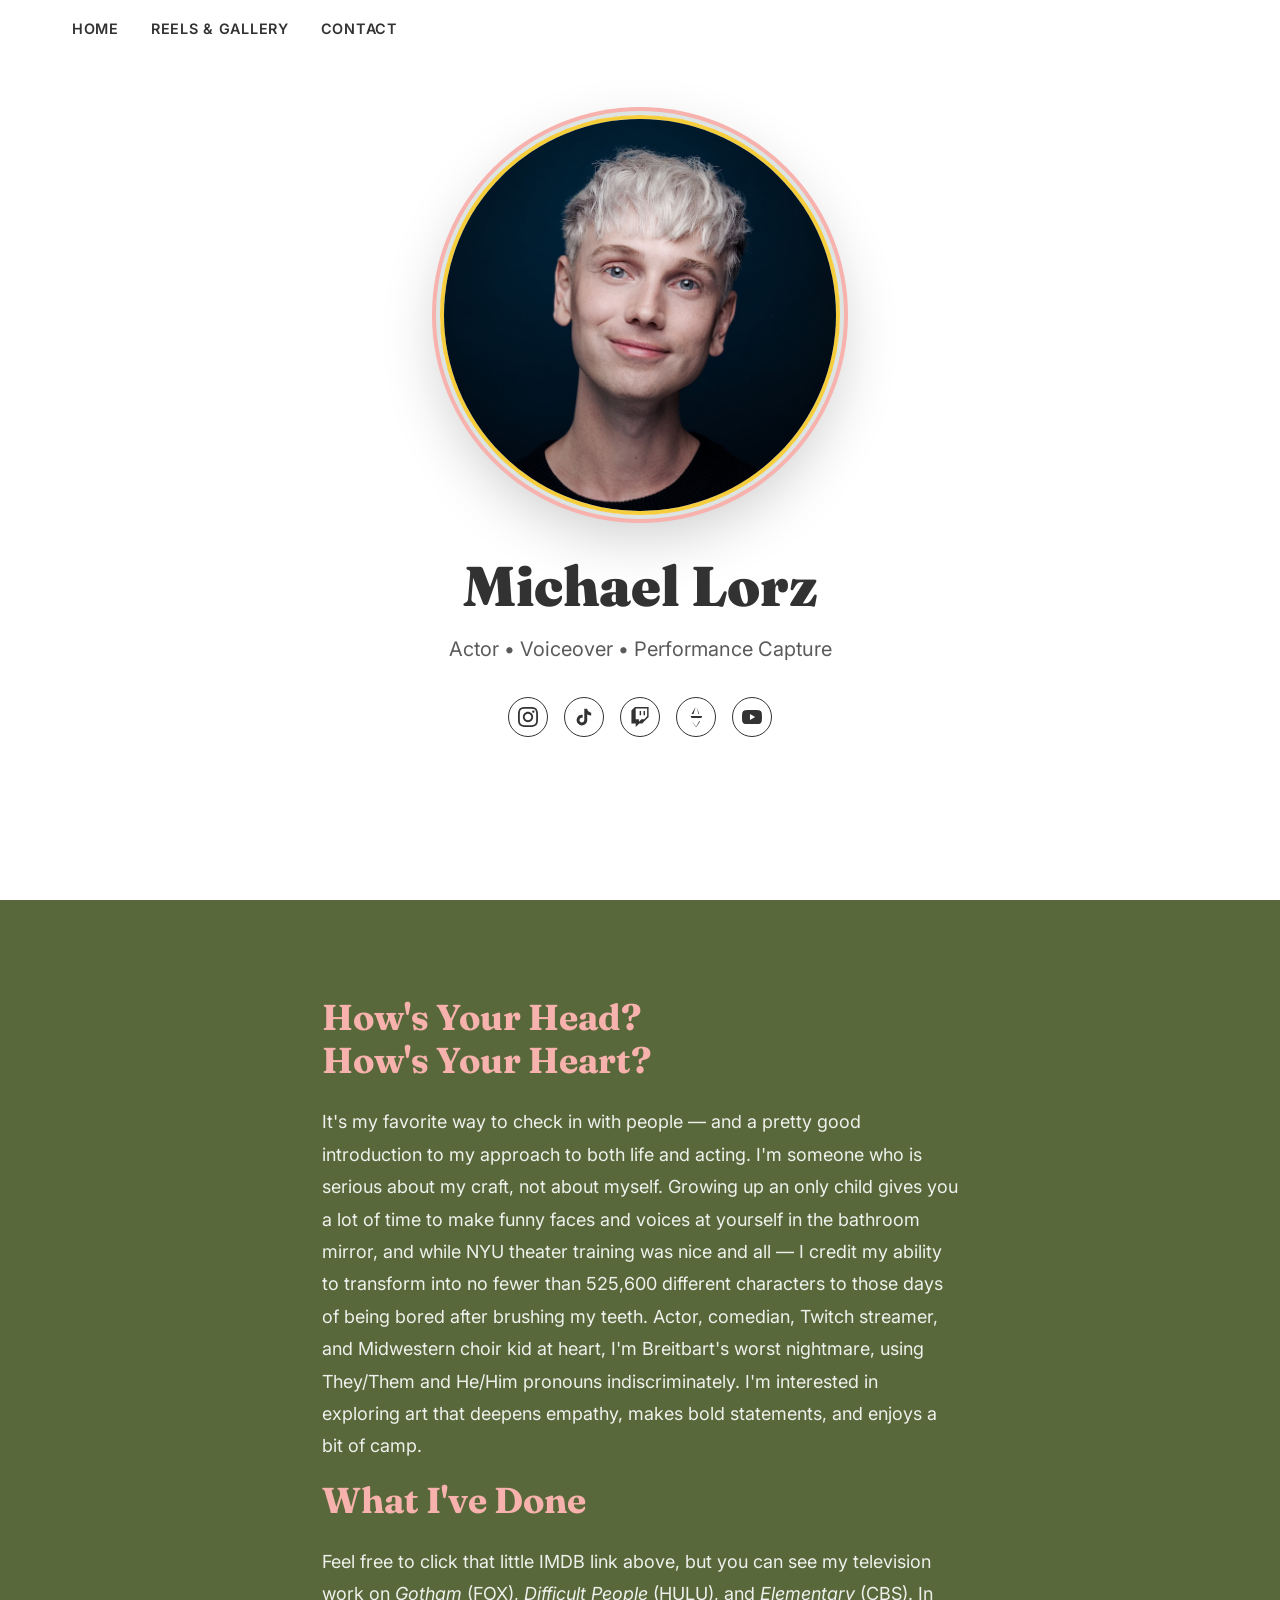
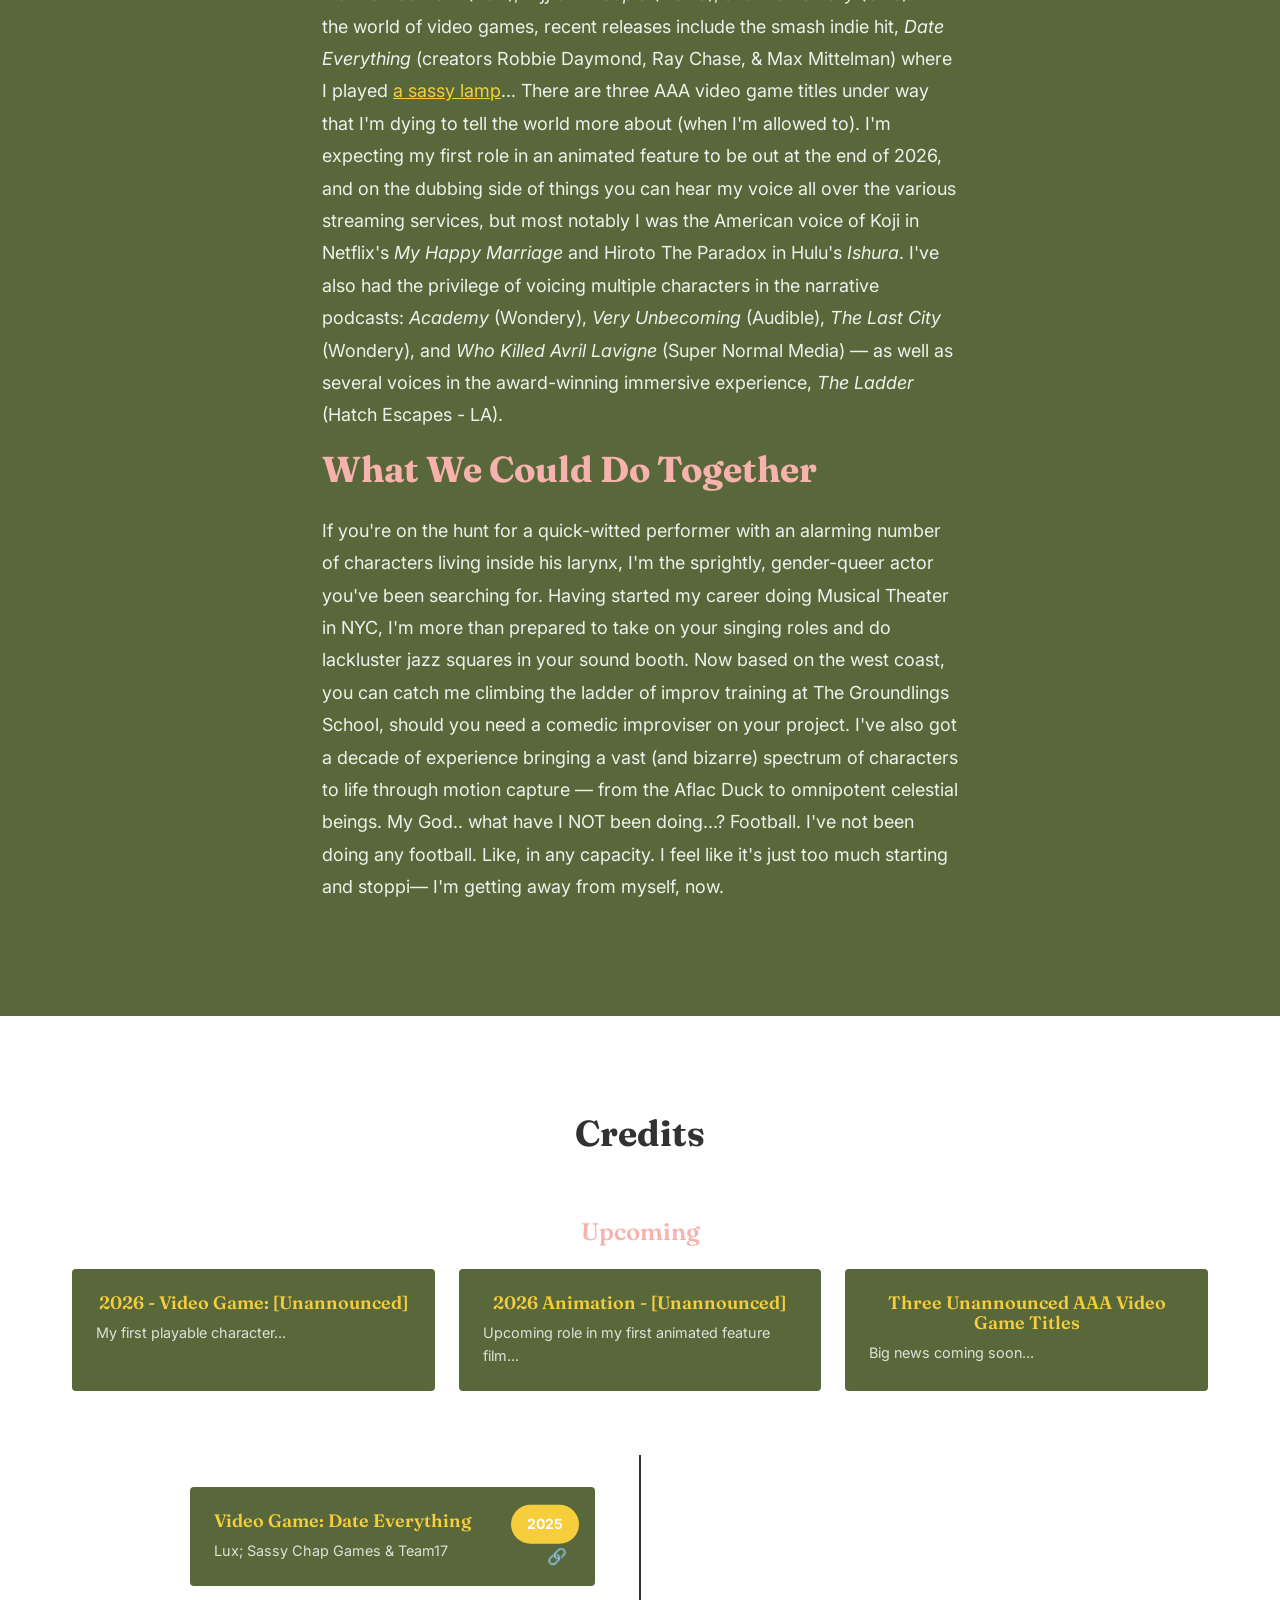
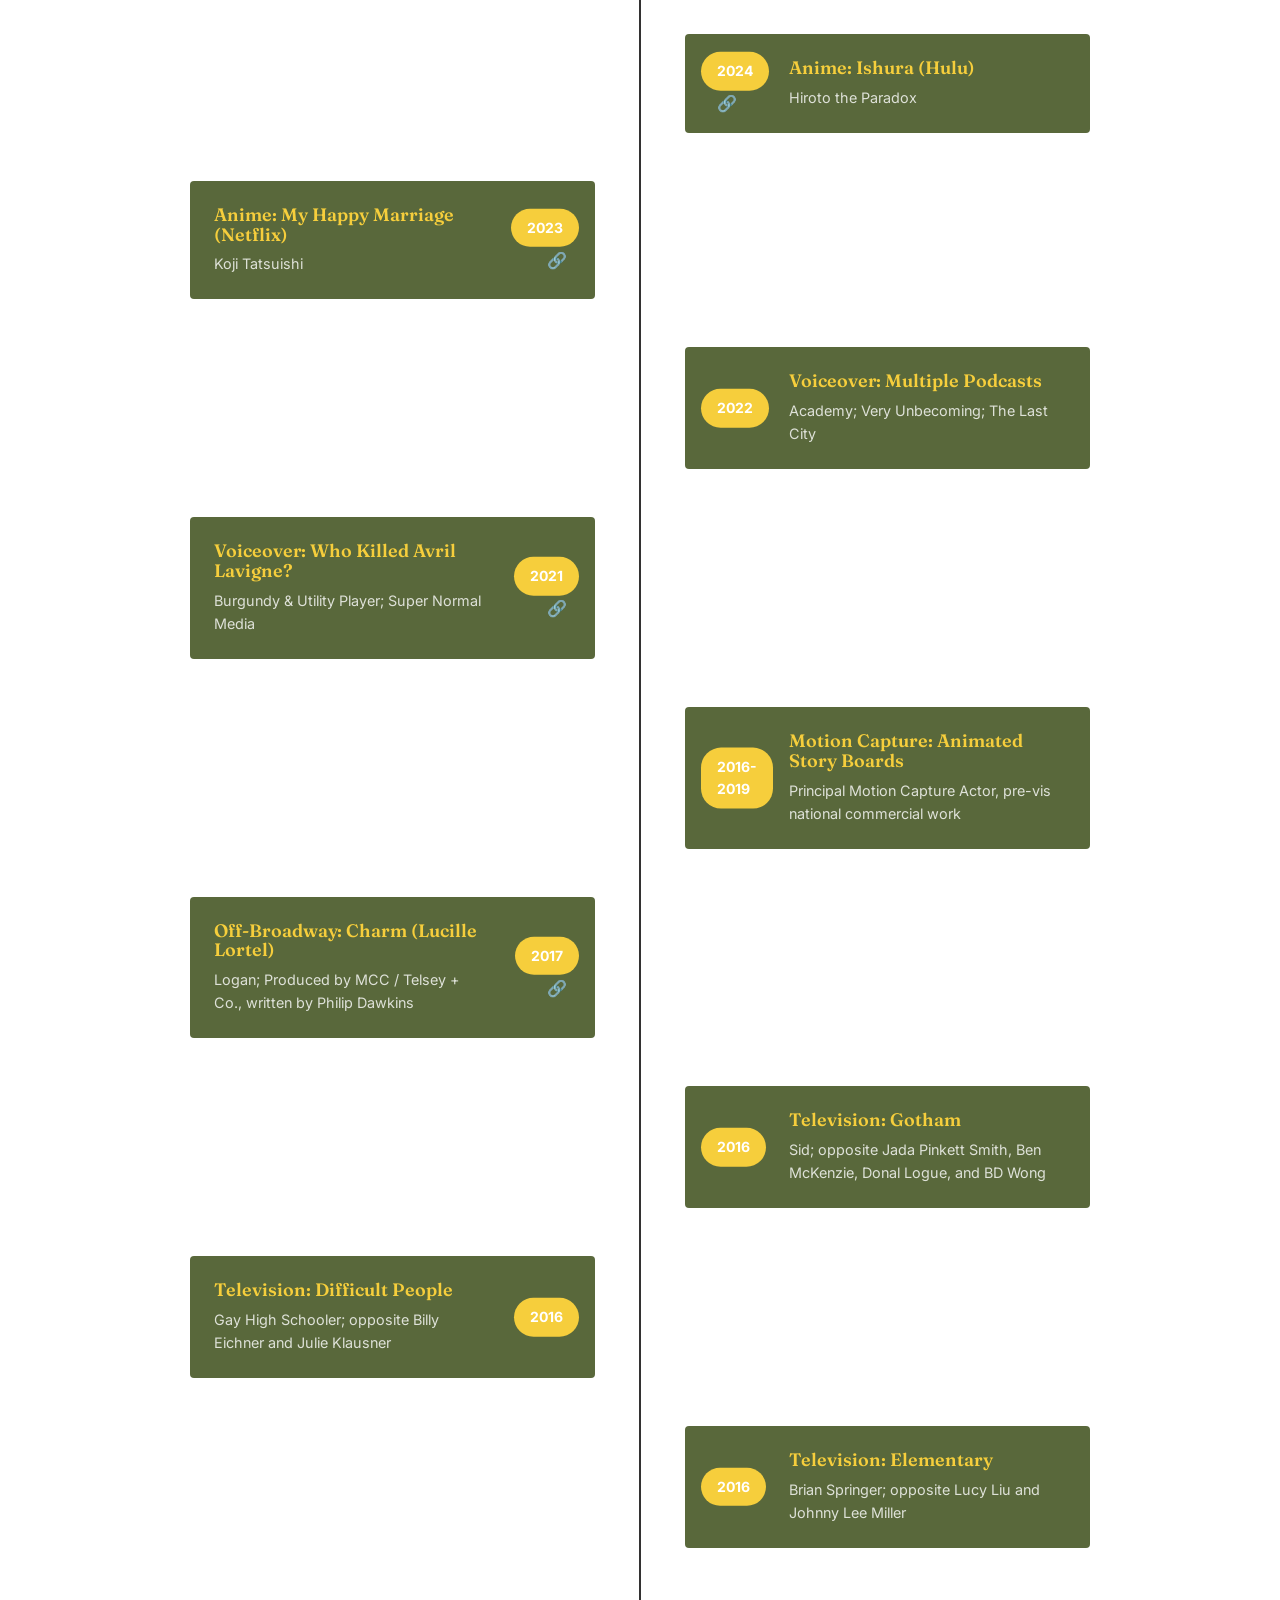
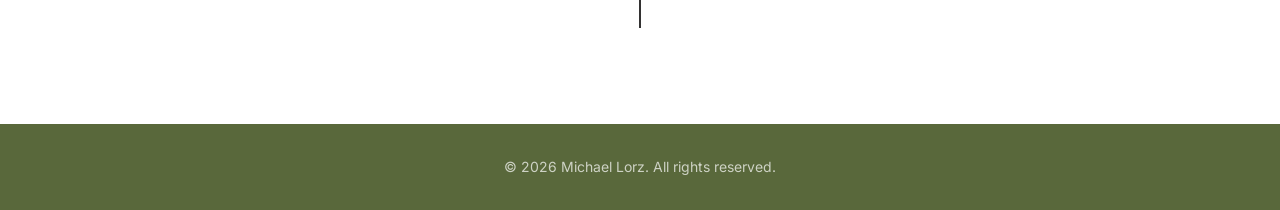
==== index.html @ 686feb01 "Initial commit Made-with: Cursor" ====
<!DOCTYPE html>
<html lang="en">
<head>
  <meta charset="UTF-8">
  <meta name="viewport" content="width=device-width, initial-scale=1.0">
  <meta name="description" content="Michael Lorz - Voiceover Actor, Performance Capture, Video Games & Anime">
  <title>Michael Lorz | Voiceover Actor</title>
  
  <!-- Fonts -->
  <link rel="preconnect" href="https://fonts.googleapis.com">
  <link rel="preconnect" href="https://fonts.gstatic.com" crossorigin>
  <link href="https://fonts.googleapis.com/css2?family=Fraunces:opsz,wght@9..144,400;9..144,600;9..144,700;9..144,900&family=Inter:wght@400;600&display=swap" rel="stylesheet">
  
  <!-- Styles -->
  <link rel="stylesheet" href="styles.css">
</head>
<body>
  <!-- Navigation -->
  <nav>
    <div class="container">
      <ul class="nav-links">
        <li><a href="index.html">Home</a></li>
        <li><a href="reels-gallery.html">Reels & Gallery</a></li>
        <li><a href="contact.html">Contact</a></li>
      </ul>
    </div>
  </nav>

  <!-- Hero Section -->
  <section class="hero">
    <div class="hero-content">
      <img src="images/headshot.jpg" alt="Michael Lorz" class="hero-image">
      <h1>Michael Lorz</h1>
      <p class="hero-tagline">Actor • Voiceover • Performance Capture</p>
      
      <div class="social-icons">
        <a href="https://www.instagram.com/michaellorz13/?hl=en" target="_blank" rel="noopener noreferrer" aria-label="Instagram">
          <svg width="20" height="20" fill="currentColor" viewBox="0 0 24 24"><path d="M12 2.163c3.204 0 3.584.012 4.85.07 3.252.148 4.771 1.691 4.919 4.919.058 1.265.069 1.645.069 4.849 0 3.205-.012 3.584-.069 4.849-.149 3.225-1.664 4.771-4.919 4.919-1.266.058-1.644.07-4.85.07-3.204 0-3.584-.012-4.849-.07-3.26-.149-4.771-1.699-4.919-4.92-.058-1.265-.07-1.644-.07-4.849 0-3.204.013-3.583.07-4.849.149-3.227 1.664-4.771 4.919-4.919 1.266-.057 1.645-.069 4.849-.069zm0-2.163c-3.259 0-3.667.014-4.947.072-4.358.2-6.78 2.618-6.98 6.98-.059 1.281-.073 1.689-.073 4.948 0 3.259.014 3.668.072 4.948.2 4.358 2.618 6.78 6.98 6.98 1.281.058 1.689.072 4.948.072 3.259 0 3.668-.014 4.948-.072 4.354-.2 6.782-2.618 6.979-6.98.059-1.28.073-1.689.073-4.948 0-3.259-.014-3.667-.072-4.947-.196-4.354-2.617-6.78-6.979-6.98-1.281-.059-1.69-.073-4.949-.073zm0 5.838c-3.403 0-6.162 2.759-6.162 6.162s2.759 6.163 6.162 6.163 6.162-2.759 6.162-6.163c0-3.403-2.759-6.162-6.162-6.162zm0 10.162c-2.209 0-4-1.79-4-4 0-2.209 1.791-4 4-4s4 1.791 4 4c0 2.21-1.791 4-4 4zm6.406-11.845c-.796 0-1.441.645-1.441 1.44s.645 1.44 1.441 1.44c.795 0 1.439-.645 1.439-1.44s-.644-1.44-1.439-1.44z"/></svg>
        </a>
        <a href="https://www.tiktok.com/@michaellorz" target="_blank" rel="noopener noreferrer" aria-label="TikTok">
          <svg width="20" height="20" fill="currentColor" viewBox="0 0 24 24"><path d="M19.59 6.69a4.83 4.83 0 0 1-3.77-4.25V2h-3.45v13.67a2.89 2.89 0 0 1-5.2 1.74 2.89 2.89 0 0 1 2.31-4.64 2.93 2.93 0 0 1 .88.13V9.4a6.84 6.84 0 0 0-1-.05A6.33 6.33 0 0 0 5 20.1a6.34 6.34 0 0 0 10.86-4.43v-7a8.16 8.16 0 0 0 4.77 1.52v-3.4a4.85 4.85 0 0 1-1-.1z"/></svg>
        </a>
        <a href="https://www.twitch.tv/michaellorz" target="_blank" rel="noopener noreferrer" aria-label="Twitch">
          <svg width="20" height="20" fill="currentColor" viewBox="0 0 24 24"><path d="M11.571 4.714h1.715v5.143H11.57zm4.715 0H18v5.143h-1.714zM6 0L1.714 4.286v15.428h5.143V24l4.286-4.286h3.428L22.286 12V0zm14.571 11.143l-3.428 3.428h-3.429l-3 3v-3H6.857V1.714h13.714Z"/></svg>
        </a>
        <a href="https://www.imdb.com/name/nm7118039/" target="_blank" rel="noopener noreferrer" aria-label="IMDb">
          <svg width="20" height="20" fill="currentColor" viewBox="0 0 24 24"><path d="M17.343 13.152H6.657l-1.152-2.304h13.99l-1.152 2.304zm-2.304-4.608L12.513 0h-1.026L8.961 8.544H6.657L11.487 0h1.026l3.464 8.544zm-8.382 9.216h1.152L12 24l3.791-6.848h1.152L12.513 24h-1.026l-3.886-6.232z"/></svg>
        </a>
        <a href="https://www.youtube.com/@michaellorz13" target="_blank" rel="noopener noreferrer" aria-label="YouTube">
          <svg width="20" height="20" fill="currentColor" viewBox="0 0 24 24"><path d="M23.498 6.186a3.016 3.016 0 0 0-2.122-2.136C19.505 3.545 12 3.545 12 3.545s-7.505 0-9.377.505A3.017 3.017 0 0 0 .502 6.186C0 8.07 0 12 0 12s0 3.93.502 5.814a3.016 3.016 0 0 0 2.122 2.136c1.871.505 9.376.505 9.376.505s7.505 0 9.377-.505a3.015 3.015 0 0 0 2.122-2.136C24 15.93 24 12 24 12s0-3.93-.502-5.814zM9.545 15.568V8.432L15.818 12l-6.273 3.568z"/></svg>
        </a>
      </div>
    </div>
  </section>

  <!-- Bio Section -->
  <section class="bio">
    <div class="container">
      <h2>How's Your Head?<br>How's Your Heart?</h2>
      <p>
        It's my favorite way to check in with people — and a pretty good introduction to my approach to both life and acting. I'm someone who is serious about my craft, not about myself. Growing up an only child gives you a lot of time to make funny faces and voices at yourself in the bathroom mirror, and while NYU theater training was nice and all — I credit my ability to transform into no fewer than 525,600 different characters to those days of being bored after brushing my teeth. Actor, comedian, Twitch streamer, and Midwestern choir kid at heart, I'm Breitbart's worst nightmare, using They/Them and He/Him pronouns indiscriminately. I'm interested in exploring art that deepens empathy, makes bold statements, and enjoys a bit of camp.
      </p>
      <h2>What I've Done</h2>
      <p>
        Feel free to click that little IMDB link above, but you can see my television work on <em>Gotham</em> (FOX), <em>Difficult People</em> (HULU), and <em>Elementary</em> (CBS). In the world of video games, recent releases include the smash indie hit, <em>Date Everything</em> (creators Robbie Daymond, Ray Chase, & Max Mittelman) where I played <a href="https://youtu.be/KWj13E_CvQs?si=aGrjmVImOJDqW7kC&t=86" target="_blank" rel="noopener noreferrer" class="bio-link">a sassy lamp</a>... There are three AAA video game titles under way that I'm dying to tell the world more about (when I'm allowed to). I'm expecting my first role in an animated feature to be out at the end of 2026, and on the dubbing side of things you can hear my voice all over the various streaming services, but most notably I was the American voice of Koji in Netflix's <em>My Happy Marriage</em> and Hiroto The Paradox in Hulu's <em>Ishura</em>. I've also had the privilege of voicing multiple characters in the narrative podcasts: <em>Academy</em> (Wondery), <em>Very Unbecoming</em> (Audible), <em>The Last City</em> (Wondery), and <em>Who Killed Avril Lavigne</em> (Super Normal Media) — as well as several voices in the award-winning immersive experience, <em>The Ladder</em> (Hatch Escapes - LA).
      </p>
      <h2>What We Could Do Together</h2>
      <p>
        If you're on the hunt for a quick-witted performer with an alarming number of characters living inside his larynx, I'm the sprightly, gender-queer actor you've been searching for. Having started my career doing Musical Theater in NYC, I'm more than prepared to take on your singing roles and do lackluster jazz squares in your sound booth. Now based on the west coast, you can catch me climbing the ladder of improv training at The Groundlings School, should you need a comedic improviser on your project.  I've also got a decade of experience bringing a vast (and bizarre) spectrum of characters to life through motion capture — from the Aflac Duck to omnipotent celestial beings.  My God.. what have I NOT been doing...? Football. I've not been doing any football. Like, in any capacity. I feel like it's just too much starting and stoppi— I'm getting away from myself, now.
      </p>
    </div>
  </section>

  <!-- Press + Credits Section -->
  <section class="press-credits">
    <div class="container">
      <div class="section-header">
        <h2>Credits</h2>
      </div>

      <!-- Upcoming -->
      <div class="upcoming-section">
        <h3>Upcoming</h3>
        <div class="credits-grid">
          <div class="credit-card">
            <h3>2026 - Video Game: [Unannounced]</h3>
            <p>My first playable character...</p>
          </div>
          <div class="credit-card">
            <h3>2026 Animation - [Unannounced]</h3>
            <p>Upcoming role in my first animated feature film...</p>
          </div>
          <div class="credit-card">
            <h3>Three Unannounced AAA Video Game Titles</h3>
            <p>Big news coming soon...</p>
          </div>
        </div>
      </div>

      <!-- Timeline -->
      <div class="timeline">
        <div class="timeline-item">
          <a href="https://youtu.be/KWj13E_CvQs?si=cz2TzsgxP3kIRVtO&t=261" target="_blank" rel="noopener noreferrer" class="timeline-link">
            <div class="timeline-content">
              <span class="timeline-year">2025</span>
              <span class="timeline-link-icon">🔗</span>
              <h3>Video Game: Date Everything</h3>
              <p>Lux; Sassy Chap Games & Team17</p>
            </div>
          </a>
        </div>
        
        <div class="timeline-item">
          <a href="https://www.imdb.com/title/tt26713948/?ref_=tt_ov_srs" target="_blank" rel="noopener noreferrer" class="timeline-link">
            <div class="timeline-content">
              <span class="timeline-year">2024</span>
              <span class="timeline-link-icon">🔗</span>
              <h3>Anime: Ishura (Hulu)</h3>
              <p>Hiroto the Paradox</p>
            </div>
          </a>
        </div>
        
        <div class="timeline-item">
          <a href="https://www.imdb.com/title/tt19869172/?ref_=ttfc_ov_bk" target="_blank" rel="noopener noreferrer" class="timeline-link">
            <div class="timeline-content">
              <span class="timeline-year">2023</span>
              <span class="timeline-link-icon">🔗</span>
              <h3>Anime: My Happy Marriage (Netflix)</h3>
              <p>Koji Tatsuishi</p>
            </div>
          </a>
        </div>
        
        <div class="timeline-item">
          <div class="timeline-content">
            <span class="timeline-year">2022</span>
            <h3>Voiceover: Multiple Podcasts</h3>
            <p>Academy; Very Unbecoming; The Last City</p>
          </div>
        </div>
        
        <div class="timeline-item">
          <a href="https://www.supernormal.fm/whokilledavrillavigne" target="_blank" rel="noopener noreferrer" class="timeline-link">
            <div class="timeline-content">
              <span class="timeline-year">2021</span>
              <span class="timeline-link-icon">🔗</span>
              <h3>Voiceover: Who Killed Avril Lavigne?</h3>
              <p>Burgundy & Utility Player; Super Normal Media</p>
            </div>
          </a>
        </div>
        
        <div class="timeline-item">
          <div class="timeline-content">
            <span class="timeline-year">2016-<br>2019</span>
            <h3>Motion Capture: Animated Story Boards</h3>
            <p>Principal Motion Capture Actor, pre-vis national commercial work</p>
          </div>
        </div>
        
        <div class="timeline-item">
          <a href="https://www.buzzfeednews.com/article/louispeitzman/how-one-play-is-amplifying-trans-voices-in-theater" target="_blank" rel="noopener noreferrer" class="timeline-link">
            <div class="timeline-content">
              <span class="timeline-year">2017</span>
              <span class="timeline-link-icon">🔗</span>
              <h3>Off-Broadway: Charm (Lucille Lortel)</h3>
              <p>Logan; Produced by MCC / Telsey + Co., written by Philip Dawkins</p>
            </div>
          </a>
        </div>
        
        <div class="timeline-item">
          <div class="timeline-content">
            <span class="timeline-year">2016</span>
            <h3>Television: Gotham</h3>
            <p>Sid; opposite Jada Pinkett Smith, Ben McKenzie, Donal Logue, and BD Wong</p>
          </div>
        </div>
        
        <div class="timeline-item">
          <div class="timeline-content">
            <span class="timeline-year">2016</span>
            <h3>Television: Difficult People</h3>
            <p>Gay High Schooler; opposite Billy Eichner and Julie Klausner</p>
          </div>
        </div>
        
        <div class="timeline-item">
          <div class="timeline-content">
            <span class="timeline-year">2016</span>
            <h3>Television: Elementary</h3>
            <p>Brian Springer; opposite Lucy Liu and Johnny Lee Miller</p>
          </div>
        </div>
      </div>
    </div>
  </section>

  <!-- Footer -->
  <footer>
    <div class="container">
      <p>&copy; 2026 Michael Lorz. All rights reserved.</p>
    </div>
  </footer>

  <script src="script.js"></script>
</body>
</html>
---- styles.css ----
/* ============================================
   DESIGN TOKENS & BASE STYLES
   ============================================ */

:root {
  /* Color Palette */
  --bg-light: #ffffff;
  --bg-dark: #59683b;
  --surface: #59683b;
  --text: #333232;
  --muted: #333232;
  --accent-cyan: #f6ce3c;
  --accent-gold: #f6ce3c;
  --accent-green: #59683b;
  --accent-pink: #f7b2ad;
  --alabaster-grey: #dce5e3;
  
  /* Spacing Scale (4px baseline) */
  --space-0: 0;
  --space-1: 4px;
  --space-2: 8px;
  --space-4: 16px;
  --space-6: 24px;
  --space-8: 32px;
  --space-12: 48px;
  --space-16: 64px;
  --space-24: 96px;
  
  /* Typography */
  --font-heading: 'Fraunces', serif;
  --font-body: 'Inter', system-ui, -apple-system, 'Segoe UI', Roboto, sans-serif;
  
  /* Container */
  --container-max: 1200px;
  
  /* Transitions */
  --transition-fast: 200ms ease;
  --transition-base: 300ms ease;
  --transition-slow: 600ms ease;
}

/* ============================================
   RESET & BASE
   ============================================ */

* {
  margin: 0;
  padding: 0;
  box-sizing: border-box;
}

html {
  font-size: 16px;
  scroll-behavior: smooth;
}

body {
  font-family: var(--font-body);
  font-size: 1rem;
  line-height: 1.6;
  color: var(--text);
  background-color: var(--bg-light);
  transition: background-color var(--transition-base), color var(--transition-base);
}

/* Respect reduced motion */
@media (prefers-reduced-motion: reduce) {
  *,
  *::before,
  *::after {
    animation-duration: 0.01ms !important;
    animation-iteration-count: 1 !important;
    transition-duration: 0.01ms !important;
    scroll-behavior: auto !important;
  }
}

/* ============================================
   TYPOGRAPHY
   ============================================ */

h1, h2, h3, h4, h5, h6 {
  font-family: var(--font-heading);
  font-weight: 900;
  line-height: 1.1;
  color: var(--text);
  margin-bottom: var(--space-4);
}

h1 {
  font-size: clamp(2.5rem, 5vw, 3.5rem);
  line-height: 1.1;
}

h2 {
  font-size: clamp(1.75rem, 4vw, 2.25rem);
  font-weight: 700;
  line-height: 1.2;
}

h3 {
  font-size: clamp(1.25rem, 3vw, 1.5rem);
  font-weight: 600;
}

p {
  margin-bottom: var(--space-4);
}

a {
  color: var(--text);
  text-decoration: none;
  transition: color var(--transition-fast);
}

a:hover {
  color: var(--accent-cyan);
}

/* ============================================
   LAYOUT & CONTAINER
   ============================================ */

.container {
  max-width: var(--container-max);
  margin: 0 auto;
  padding: 0 var(--space-4);
}

@media (min-width: 768px) {
  .container {
    padding: 0 var(--space-8);
  }
}

section {
  padding: var(--space-24) 0;
}

@media (max-width: 768px) {
  section {
    padding: var(--space-16) 0;
  }
}

/* ============================================
   NAVIGATION
   ============================================ */

nav {
  position: fixed;
  top: 0;
  left: 0;
  right: 0;
  background-color: rgba(255, 255, 255, 0.95);
  backdrop-filter: blur(10px);
  z-index: 1000;
  padding: var(--space-4) 0;
  transition: background-color var(--transition-base);
}

nav .container {
  display: flex;
  justify-content: space-between;
  align-items: center;
}

.nav-links {
  display: flex;
  gap: var(--space-8);
  list-style: none;
}

@media (max-width: 768px) {
  nav .container {
    flex-wrap: wrap;
    gap: var(--space-4);
  }
  
  .nav-links {
    gap: var(--space-4);
    flex-wrap: wrap;
  }
  
  .nav-links a {
    font-size: 0.8rem;
  }
}

.nav-links a {
  font-weight: 600;
  font-size: 0.9rem;
  text-transform: uppercase;
  letter-spacing: 0.05em;
}

/* ============================================
   HERO SECTION
   ============================================ */

.hero {
  min-height: 100vh;
  display: flex;
  align-items: center;
  justify-content: center;
  text-align: center;
  padding-top: 80px;
  position: relative;
  overflow: hidden;
}

.hero-content {
  position: relative;
  z-index: 2;
  max-width: 800px;
}

.hero-image {
  width: 300px;
  height: 300px;
  border-radius: 50%;
  object-fit: cover;
  margin: 0 auto var(--space-8);
  border: 4px solid var(--accent-cyan);
  box-shadow: 
    0 0 0 4px var(--alabaster-grey),
    0 0 0 8px var(--accent-pink),
    0 20px 60px rgba(0, 0, 0, 0.2);
  transition: transform var(--transition-slow);
}

@media (min-width: 768px) {
  .hero-image {
    width: 400px;
    height: 400px;
  }
}

.hero h1 {
  margin-bottom: var(--space-4);
}

.hero-tagline {
  font-size: clamp(1rem, 2vw, 1.25rem);
  color: var(--text);
  opacity: 0.8;
  margin-bottom: var(--space-8);
  font-weight: 400;
}

.social-icons {
  display: flex;
  justify-content: center;
  gap: var(--space-4);
  margin-bottom: var(--space-8);
  flex-wrap: wrap;
}

.social-icons a {
  width: 40px;
  height: 40px;
  display: flex;
  align-items: center;
  justify-content: center;
  border: 1px solid var(--text);
  border-radius: 50%;
  transition: all var(--transition-fast);
  color: var(--text);
}

.social-icons a:hover {
  background-color: var(--accent-cyan);
  border-color: var(--accent-cyan);
  color: #ffffff;
  transform: translateY(-2px);
}

.cta-button {
  display: inline-block;
  padding: var(--space-4) var(--space-8);
  background-color: var(--text);
  color: var(--bg-light);
  font-weight: 600;
  text-transform: uppercase;
  letter-spacing: 0.1em;
  border: 2px solid var(--text);
  transition: all var(--transition-fast);
  cursor: pointer;
}

.cta-button:hover {
  background-color: transparent;
  color: var(--text);
  transform: translateY(-2px);
}

/* ============================================
   BIO SECTION
   ============================================ */

.bio {
  background-color: var(--surface);
  color: var(--bg-light);
}

.bio .container {
  max-width: 700px;
}

.bio h2 {
  color: var(--accent-pink);
  margin-bottom: var(--space-6);
}

.bio p {
  font-size: 1.125rem;
  line-height: 1.8;
  color: rgba(255, 255, 255, 0.9);
}

.bio-link {
  color: var(--accent-cyan);
  text-decoration: underline;
  transition: opacity var(--transition-fast);
}

.bio-link:hover {
  opacity: 0.8;
}

/* ============================================
   PRESS + CREDITS
   ============================================ */

.press-credits {
  padding: var(--space-24) 0;
}

.section-header {
  text-align: center;
  margin-bottom: var(--space-16);
}

.pull-quotes {
  display: grid;
  grid-template-columns: repeat(auto-fit, minmax(280px, 1fr));
  gap: var(--space-6);
  margin-bottom: var(--space-16);
}

.quote-card {
  padding: var(--space-6);
  border-left: 3px solid var(--accent-cyan);
  background-color: var(--surface);
  color: var(--bg-light);
}

.quote-card blockquote {
  font-style: italic;
  font-size: 1.125rem;
  margin-bottom: var(--space-4);
  color: rgba(255, 255, 255, 0.95);
}

.quote-card cite {
  font-size: 0.875rem;
  color: rgba(255, 255, 255, 0.7);
  font-style: normal;
}

.upcoming-section {
  margin-bottom: var(--space-16);
}

.upcoming-section h3 {
  color: var(--accent-pink);
  margin-bottom: var(--space-6);
  font-size: 1.5rem;
  text-align: center;
}

.credits-grid {
  display: grid;
  grid-template-columns: repeat(auto-fit, minmax(250px, 1fr));
  gap: var(--space-6);
  margin-bottom: var(--space-16);
}

.credit-card {
  background-color: var(--surface);
  padding: var(--space-6);
  border-radius: 4px;
  transition: transform var(--transition-fast);
}

.credit-card:hover {
  transform: translateY(-4px);
}

.credit-card h3 {
  color: var(--accent-cyan);
  margin-bottom: var(--space-2);
  font-size: 1.125rem;
}

.credit-card p {
  color: rgba(255, 255, 255, 0.8);
  font-size: 0.9rem;
  margin: 0;
}

/* Timeline */
.timeline {
  position: relative;
  max-width: 900px;
  margin: 0 auto;
  padding: var(--space-8) 0;
}

.timeline::before {
  content: '';
  position: absolute;
  left: 50%;
  top: 0;
  bottom: 0;
  width: 2px;
  background-color: var(--muted);
  transform: translateX(-50%);
}

@media (max-width: 768px) {
  .timeline::before {
    left: 20px;
  }
}

.timeline-item {
  position: relative;
  margin-bottom: var(--space-12);
  display: flex;
  align-items: center;
}

.timeline-item:nth-child(odd) {
  flex-direction: row;
}

.timeline-item:nth-child(odd) .timeline-year {
  right: var(--space-4);
  left: auto;
}

.timeline-item:nth-child(even) {
  flex-direction: row-reverse;
}

.timeline-item:nth-child(even) .timeline-year {
  left: var(--space-4);
  right: auto;
}

.timeline-year {
  position: absolute;
  top: 50%;
  transform: translateY(-50%);
  background-color: var(--accent-gold);
  color: #ffffff;
  padding: var(--space-2) var(--space-4);
  border-radius: 20px;
  font-weight: 700;
  font-size: 0.875rem;
  white-space: nowrap;
  z-index: 10;
}

.timeline-link .timeline-year {
  top: calc(50% - 12px);
  transform: translateY(-50%);
}

.timeline-item:nth-child(odd) .timeline-link .timeline-year {
  right: var(--space-4);
  left: auto;
}

.timeline-item:nth-child(even) .timeline-link .timeline-year {
  left: var(--space-4);
  right: auto;
}

.timeline-link-icon {
  position: absolute;
  top: calc(50% + 8px);
  font-size: 1rem;
  z-index: 10;
  display: block;
  width: 1rem;
  text-align: center;
}

.timeline-item:nth-child(odd) .timeline-link-icon {
  right: calc(var(--space-4) + 1.5rem);
  left: auto;
  transform: translateX(50%);
}

.timeline-item:nth-child(even) .timeline-link-icon {
  left: calc(var(--space-4) + 1.5rem);
  right: auto;
  transform: translateX(-50%);
}

@media (max-width: 768px) {
  .timeline-item,
  .timeline-item:nth-child(even) {
    flex-direction: row;
    align-items: flex-start;
    padding-left: 50px;
    margin-bottom: var(--space-8);
  }
  
  .timeline-year {
    position: absolute;
    right: var(--space-4);
    left: auto !important;
    top: 50%;
    transform: translateY(-50%);
    margin: 0;
  }
  
  .timeline-item:nth-child(odd) .timeline-year,
  .timeline-item:nth-child(even) .timeline-year {
    right: var(--space-4);
    left: auto !important;
    top: 50%;
    transform: translateY(-50%);
  }
  
  .timeline-link .timeline-year {
    right: var(--space-4);
    left: auto !important;
    top: 50%;
    transform: translateY(-50%);
  }
  
  .timeline-item:nth-child(odd) .timeline-link .timeline-year,
  .timeline-item:nth-child(even) .timeline-link .timeline-year {
    right: var(--space-4);
    left: auto !important;
    top: 50%;
    transform: translateY(-50%);
  }
  
  .timeline-link-icon {
    top: calc(50% + 8px);
    right: calc(var(--space-4) + 1.5rem);
    left: auto;
    transform: translateX(50%);
  }
  
  .timeline-item:nth-child(odd) .timeline-link-icon,
  .timeline-item:nth-child(even) .timeline-link-icon {
    top: calc(50% + 8px);
    right: calc(var(--space-4) + 1.5rem);
    left: auto;
    transform: translateX(50%);
  }
}

.timeline-link {
  display: block;
  text-decoration: none;
  color: inherit;
  width: 45%;
  transition: transform var(--transition-fast), opacity var(--transition-fast);
}

.timeline-link:hover .timeline-content {
  transform: translateY(-2px);
  opacity: 0.9;
  filter: brightness(1.1);
}

.timeline-link:active .timeline-content {
  transform: translateY(0);
}

.timeline-content {
  background-color: var(--surface);
  padding: var(--space-6);
  border-radius: 4px;
  width: 45%;
  position: relative;
  color: rgba(255, 255, 255, 0.9);
  transition: transform var(--transition-fast), opacity var(--transition-fast);
}

.timeline-link .timeline-content {
  width: 100%;
}

.timeline-item:nth-child(odd) .timeline-content,
.timeline-item:nth-child(odd) .timeline-link .timeline-content {
  padding-right: calc(var(--space-6) + 80px);
}

.timeline-item:nth-child(even) .timeline-content,
.timeline-item:nth-child(even) .timeline-link .timeline-content {
  padding-left: calc(var(--space-6) + 80px);
}

@media (max-width: 768px) {
  .timeline-content {
    width: 100%;
    padding: var(--space-6);
    padding-right: calc(var(--space-6) + 80px);
    margin-top: 0;
    position: relative;
  }
  
  .timeline-link {
    width: 100%;
  }
  
  .timeline-item:nth-child(odd) .timeline-content,
  .timeline-item:nth-child(even) .timeline-content,
  .timeline-item:nth-child(odd) .timeline-link .timeline-content,
  .timeline-item:nth-child(even) .timeline-link .timeline-content {
    padding-left: var(--space-6);
    padding-right: calc(var(--space-6) + 80px);
  }
}

.timeline-content h3 {
  color: var(--accent-cyan);
  margin-bottom: var(--space-2);
  font-size: 1.125rem;
}

.timeline-content p {
  color: rgba(255, 255, 255, 0.8);
  font-size: 0.9rem;
  margin: 0;
}

/* ============================================
   REELS + GALLERY PAGE
   ============================================ */

.reels-section {
  padding: var(--space-24) 0;
}

.video-reel {
  margin-bottom: var(--space-16);
}

.video-reel h2 {
  margin-bottom: var(--space-6);
}

.video-wrapper {
  position: relative;
  padding-bottom: 56.25%; /* 16:9 aspect ratio */
  height: 0;
  overflow: hidden;
  border-radius: 4px;
  background-color: var(--surface);
}

.video-wrapper iframe {
  position: absolute;
  top: 0;
  left: 0;
  width: 100%;
  height: 100%;
}

.reel-grid {
  display: grid;
  grid-template-columns: repeat(auto-fit, minmax(300px, 1fr));
  gap: var(--space-6);
  margin-bottom: var(--space-16);
}

.reel-item h3 {
  margin-bottom: var(--space-4);
}

/* Gallery */
.gallery-section {
  padding: var(--space-24) 0;
}

.gallery-embed {
  width: 100%;
  margin-top: var(--space-8);
}

.gallery-embed iframe {
  width: 100%;
  height: 800px;
  border: none;
  border-radius: 4px;
}

@media (max-width: 768px) {
  .gallery-embed iframe {
    height: 600px;
  }
}

.gallery-grid {
  display: grid;
  grid-template-columns: repeat(auto-fill, minmax(250px, 1fr));
  gap: var(--space-4);
}

.gallery-item {
  position: relative;
  overflow: hidden;
  border-radius: 4px;
  cursor: pointer;
  aspect-ratio: 1;
}

.gallery-item img {
  width: 100%;
  height: 100%;
  object-fit: cover;
  transition: transform var(--transition-base);
}

.gallery-item:hover img {
  transform: scale(1.05);
}

/* Lightbox */
.lightbox {
  display: none;
  position: fixed;
  top: 0;
  left: 0;
  right: 0;
  bottom: 0;
  background-color: rgba(0, 0, 0, 0.95);
  z-index: 2000;
  align-items: center;
  justify-content: center;
  padding: var(--space-8);
}

.lightbox.active {
  display: flex;
}

.lightbox-content {
  max-width: 90vw;
  max-height: 90vh;
  position: relative;
}

.lightbox-content img {
  max-width: 100%;
  max-height: 90vh;
  object-fit: contain;
}

.lightbox-close {
  position: absolute;
  top: var(--space-4);
  right: var(--space-4);
  background: none;
  border: none;
  color: white;
  font-size: 2rem;
  cursor: pointer;
  width: 40px;
  height: 40px;
  display: flex;
  align-items: center;
  justify-content: center;
  border-radius: 50%;
  transition: background-color var(--transition-fast);
}

.lightbox-close:hover {
  background-color: rgba(255, 255, 255, 0.2);
}

/* ============================================
   CONTACT PAGE
   ============================================ */

.contact-section {
  padding: var(--space-24) 0;
  min-height: 80vh;
}

.contact-content {
  max-width: 700px;
  margin: 0 auto;
}

.contact-info {
  background-color: var(--surface);
  padding: var(--space-8);
  border-radius: 4px;
  margin-bottom: var(--space-12);
  color: var(--bg-light);
  text-align: center;
}

.contact-info h2 {
  color: var(--accent-cyan);
  margin-bottom: var(--space-6);
  text-align: center;
}

.contact-info p {
  color: rgba(255, 255, 255, 0.9);
  margin-bottom: var(--space-4);
  text-align: center;
}

.contact-info .social-icons {
  margin-top: var(--space-6);
  margin-bottom: 0;
}

.contact-info .social-icons a {
  border-color: var(--accent-pink);
  color: var(--accent-pink);
}

.contact-info .social-icons a:hover {
  background-color: var(--accent-pink);
  border-color: var(--accent-pink);
  color: var(--surface);
}

.contact-form {
  background-color: var(--surface);
  padding: var(--space-8);
  border-radius: 4px;
}

.contact-form h2 {
  color: var(--accent-cyan);
  margin-bottom: var(--space-6);
}

.form-group {
  margin-bottom: var(--space-6);
}

.form-group label {
  display: block;
  margin-bottom: var(--space-2);
  color: var(--bg-light);
  font-weight: 600;
}

.form-group input,
.form-group textarea {
  width: 100%;
  padding: var(--space-4);
  border: 1px solid rgba(255, 255, 255, 0.3);
  border-radius: 4px;
  background-color: rgba(255, 255, 255, 0.1);
  color: #ffffff;
  font-family: var(--font-body);
  font-size: 1rem;
}

.form-group textarea {
  min-height: 150px;
  resize: vertical;
}

.form-group input::placeholder,
.form-group textarea::placeholder {
  color: rgba(255, 255, 255, 0.6);
}

.form-group input:focus,
.form-group textarea:focus {
  outline: none;
  border-color: var(--accent-cyan);
  background-color: rgba(255, 255, 255, 0.15);
}

.submit-button {
  padding: var(--space-4) var(--space-8);
  background-color: var(--accent-cyan);
  color: #ffffff;
  border: none;
  font-weight: 600;
  text-transform: uppercase;
  letter-spacing: 0.1em;
  cursor: pointer;
  border-radius: 4px;
  transition: all var(--transition-fast);
}

.submit-button:hover {
  background-color: var(--accent-gold);
  transform: translateY(-2px);
}

/* ============================================
   FOOTER
   ============================================ */

footer {
  background-color: var(--surface);
  color: var(--bg-light);
  padding: var(--space-8) 0;
  text-align: center;
}

footer p {
  color: rgba(255, 255, 255, 0.7);
  font-size: 0.875rem;
  margin: 0;
}

/* ============================================
   UTILITIES
   ============================================ */

.text-center {
  text-align: center;
}

.mt-0 { margin-top: 0; }
.mb-0 { margin-bottom: 0; }
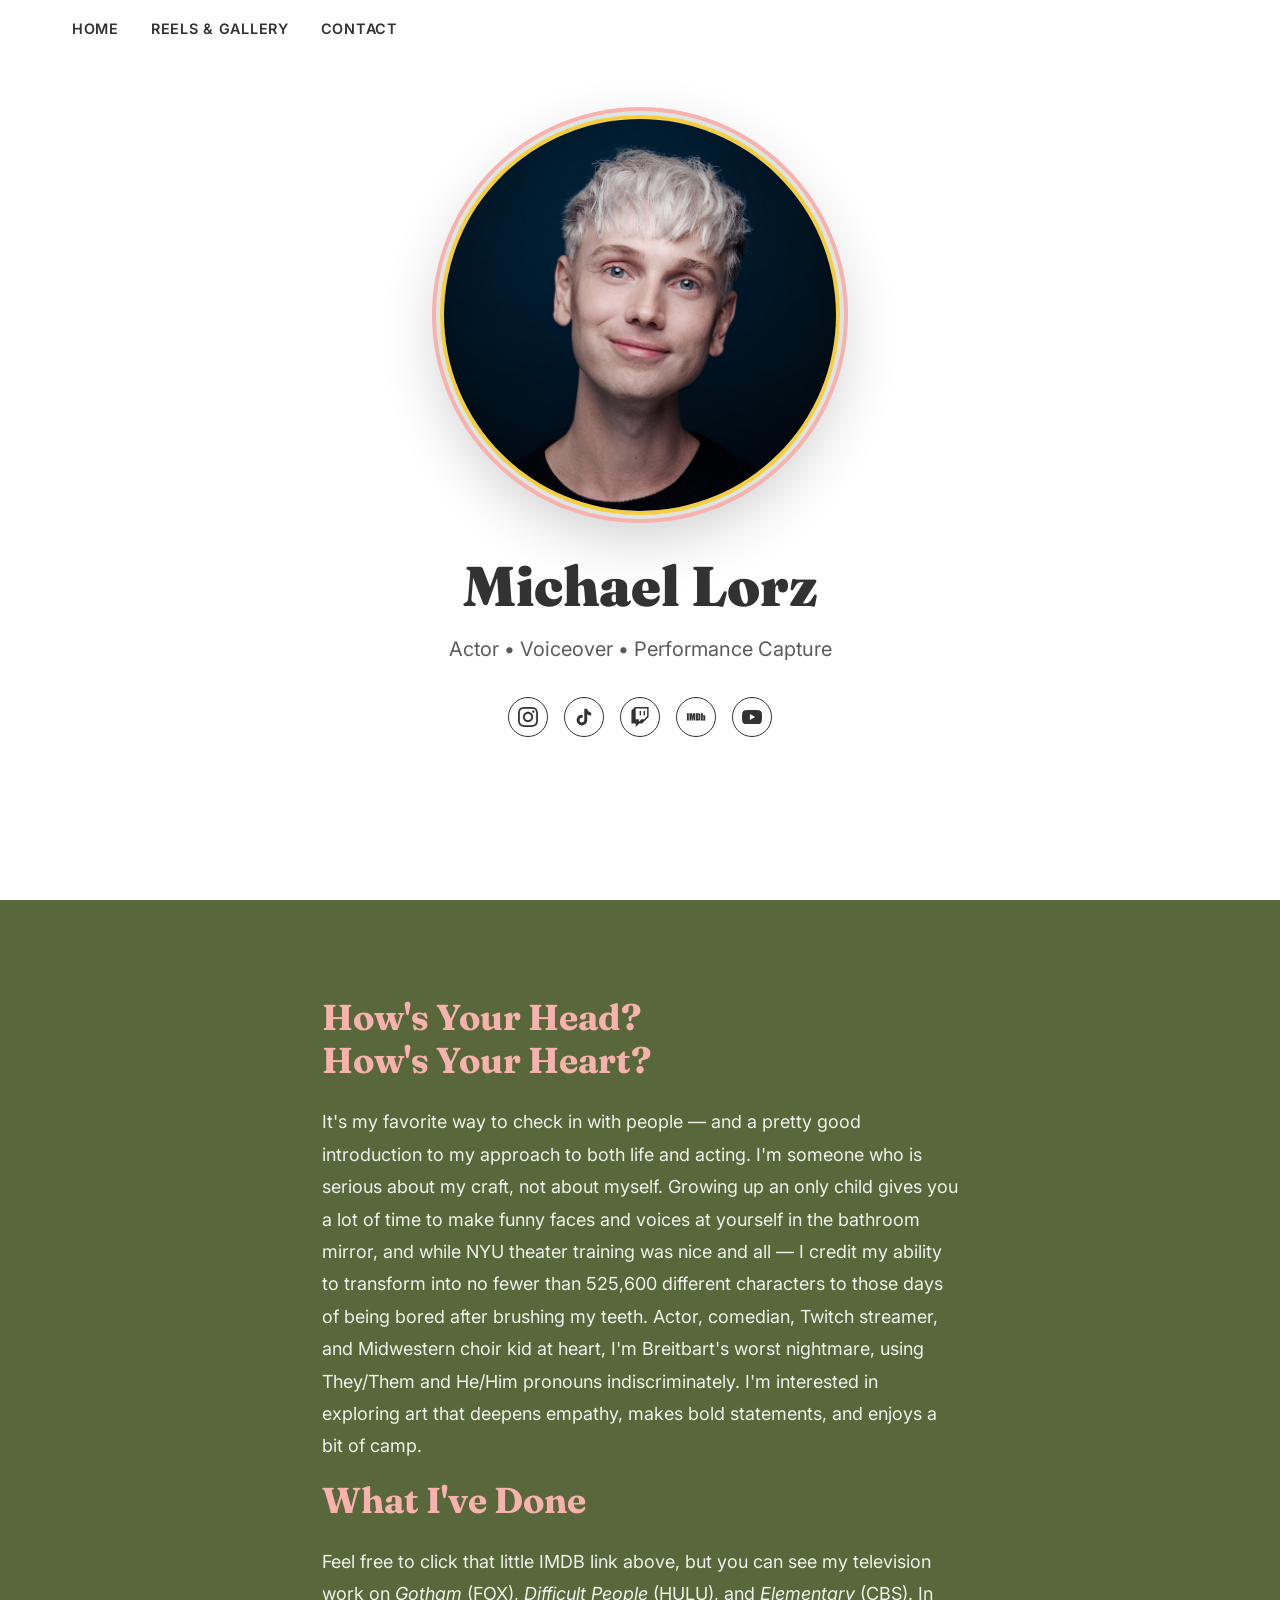
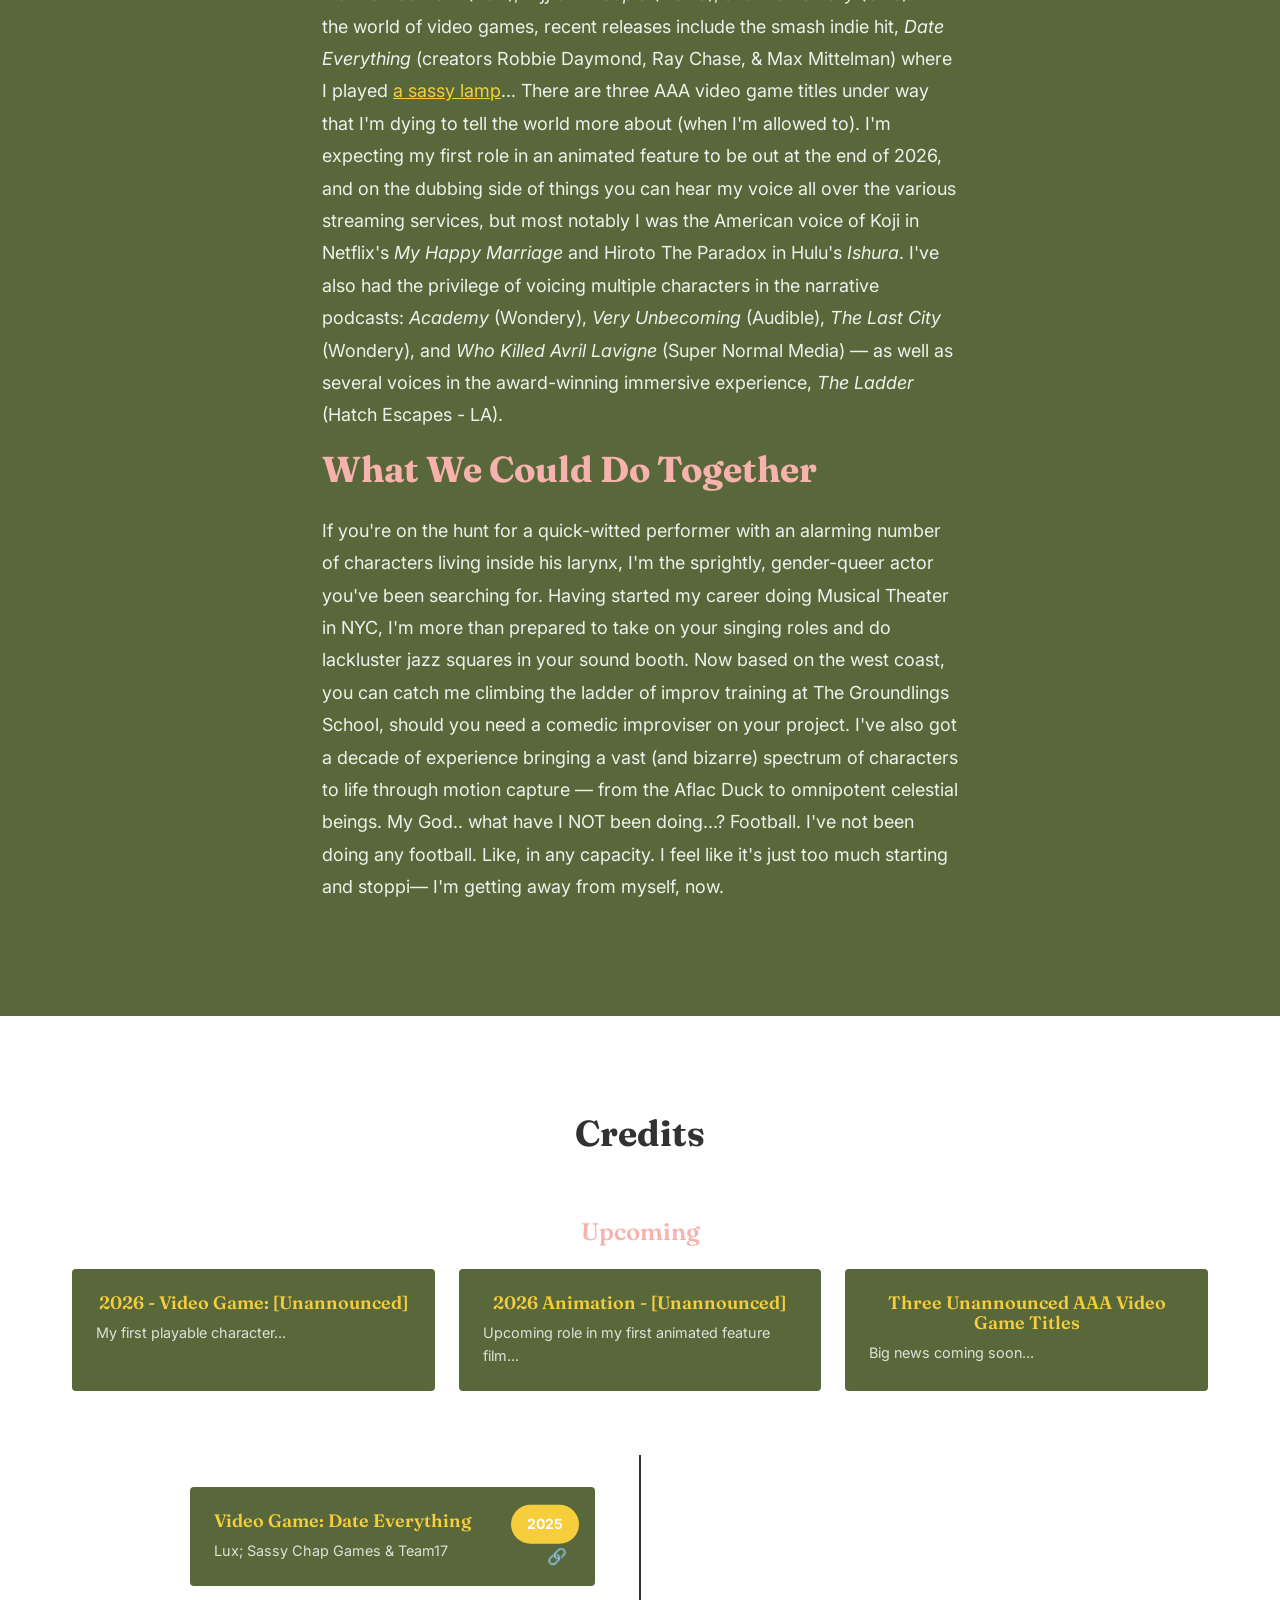
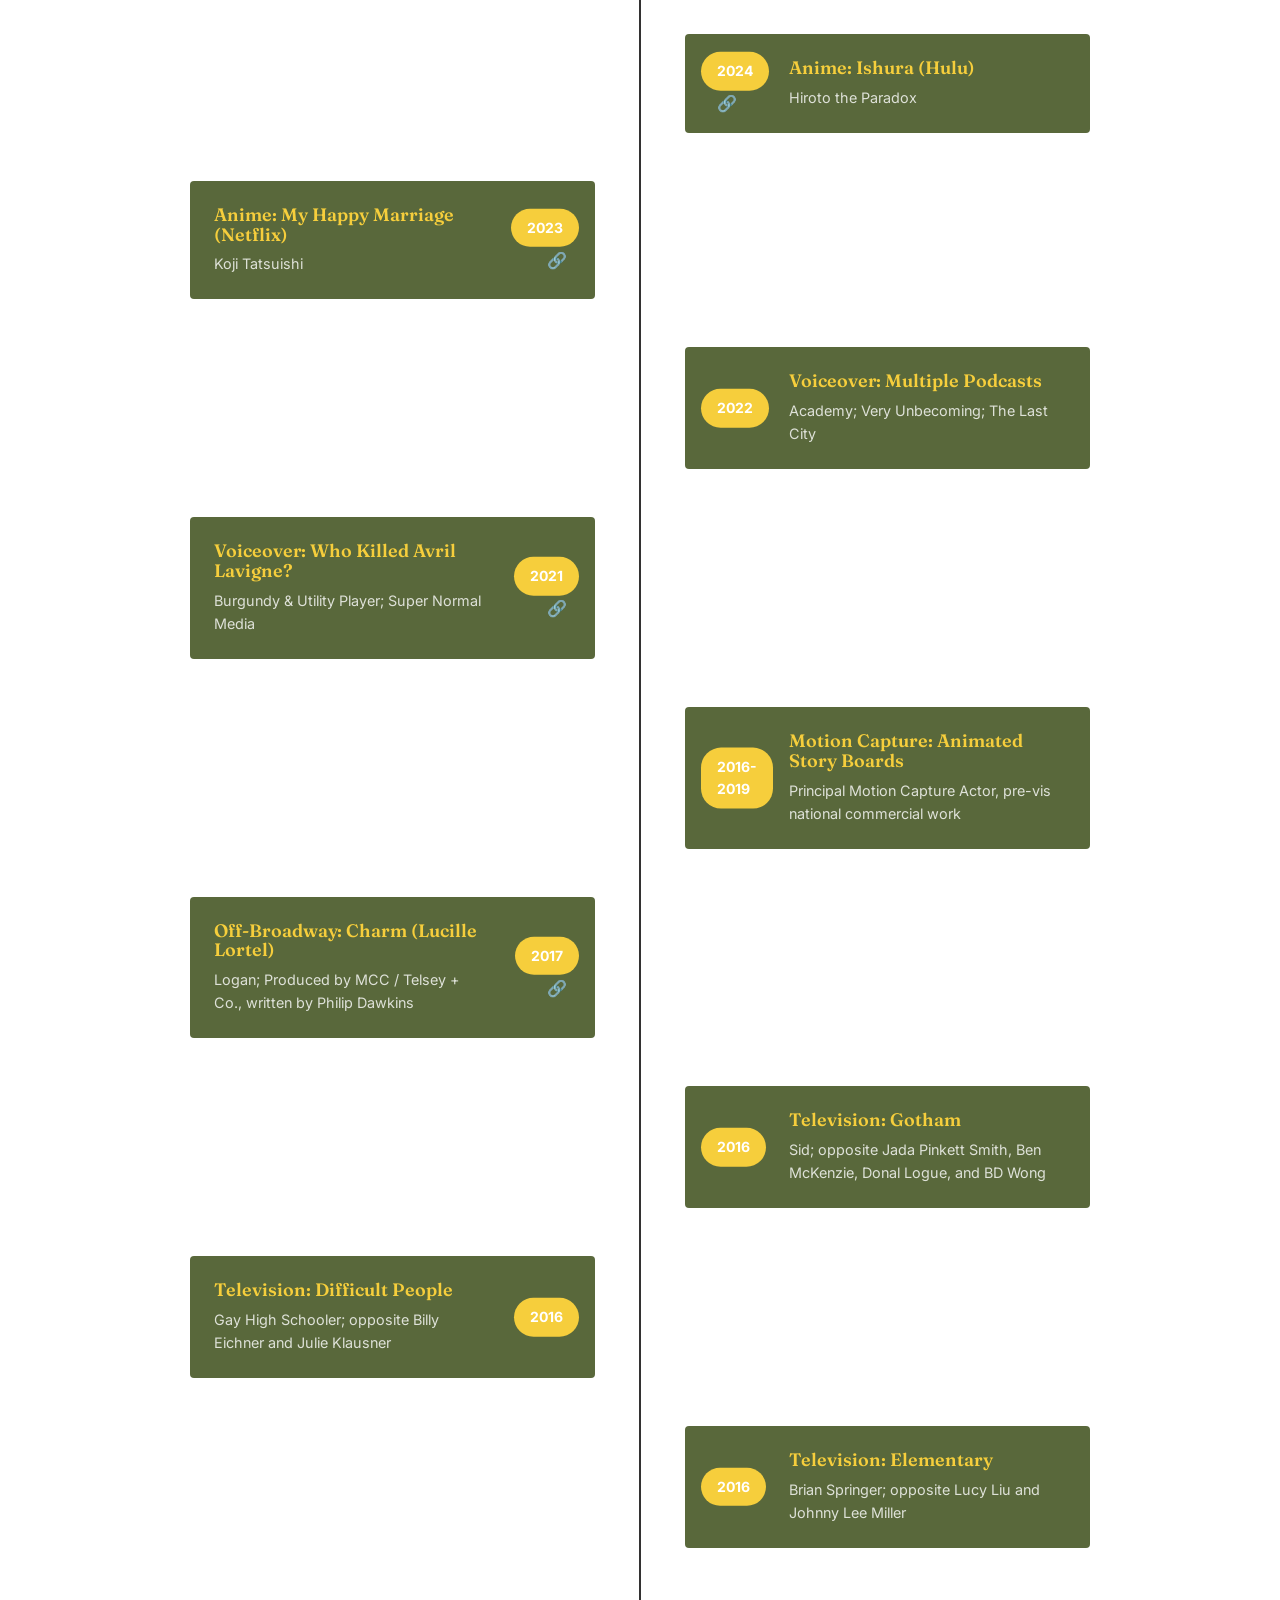
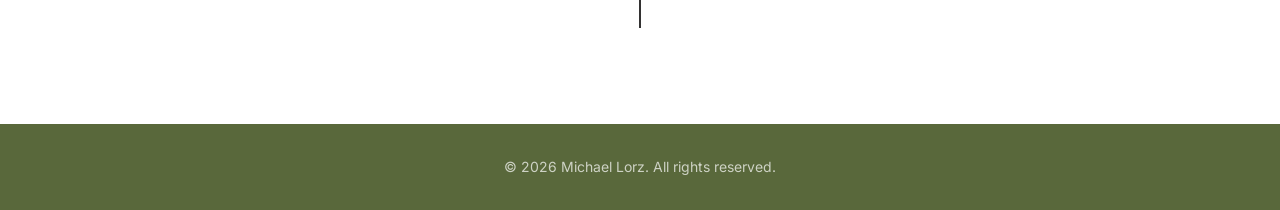
==== commit 0733926f: "Add SEO improvements: structured data, Open Graph, and canonical URLs - Add JSON-LD Person schema on" ====
--- a/index.html
+++ b/index.html
@@ -3,9 +3,52 @@
 <head>
   <meta charset="UTF-8">
   <meta name="viewport" content="width=device-width, initial-scale=1.0">
-  <meta name="description" content="Michael Lorz - Voiceover Actor, Performance Capture, Video Games & Anime">
+  <meta name="description" content="Michael Lorz — voiceover actor, performance capture specialist, and comedian. Credits include Date Everything, My Happy Marriage (Netflix), Ishura (Hulu), Gotham, and more.">
   <title>Michael Lorz | Voiceover Actor</title>
-  
+
+  <!-- Canonical -->
+  <link rel="canonical" href="https://michaellorz.com/">
+
+  <!-- Open Graph -->
+  <meta property="og:type" content="profile">
+  <meta property="og:url" content="https://michaellorz.com/">
+  <meta property="og:title" content="Michael Lorz | Voiceover Actor">
+  <meta property="og:description" content="Michael Lorz — voiceover actor, performance capture specialist, and comedian. Credits include Date Everything, My Happy Marriage (Netflix), Ishura (Hulu), and more.">
+  <meta property="og:image" content="https://michaellorz.com/images/headshot.jpg">
+  <meta property="og:site_name" content="Michael Lorz">
+  <meta property="profile:first_name" content="Michael">
+  <meta property="profile:last_name" content="Lorz">
+
+  <!-- Twitter Card -->
+  <meta name="twitter:card" content="summary_large_image">
+  <meta name="twitter:title" content="Michael Lorz | Voiceover Actor">
+  <meta name="twitter:description" content="Michael Lorz — voiceover actor, performance capture specialist, and comedian. Credits include Date Everything, My Happy Marriage (Netflix), Ishura (Hulu), and more.">
+  <meta name="twitter:image" content="https://michaellorz.com/images/headshot.jpg">
+
+  <!-- Structured Data -->
+  <script type="application/ld+json">
+  {
+    "@context": "https://schema.org",
+    "@type": "Person",
+    "name": "Michael Lorz",
+    "url": "https://michaellorz.com",
+    "jobTitle": "Voiceover Actor",
+    "description": "Michael Lorz is a voiceover actor, performance capture specialist, and comedian with credits including Date Everything, My Happy Marriage (Netflix), Ishura (Hulu), Gotham (FOX), and Elementary (CBS).",
+    "image": "https://michaellorz.com/images/headshot.jpg",
+    "alumniOf": {
+      "@type": "CollegeOrUniversity",
+      "name": "New York University"
+    },
+    "sameAs": [
+      "https://www.imdb.com/name/nm7118039/",
+      "https://www.instagram.com/michaellorz13/",
+      "https://www.tiktok.com/@michaellorz",
+      "https://www.youtube.com/@michaellorz13",
+      "https://www.twitch.tv/michaellorz"
+    ]
+  }
+  </script>
+
   <!-- Fonts -->
   <link rel="preconnect" href="https://fonts.googleapis.com">
   <link rel="preconnect" href="https://fonts.gstatic.com" crossorigin>
@@ -44,7 +87,7 @@
           <svg width="20" height="20" fill="currentColor" viewBox="0 0 24 24"><path d="M11.571 4.714h1.715v5.143H11.57zm4.715 0H18v5.143h-1.714zM6 0L1.714 4.286v15.428h5.143V24l4.286-4.286h3.428L22.286 12V0zm14.571 11.143l-3.428 3.428h-3.429l-3 3v-3H6.857V1.714h13.714Z"/></svg>
         </a>
         <a href="https://www.imdb.com/name/nm7118039/" target="_blank" rel="noopener noreferrer" aria-label="IMDb">
-          <svg width="20" height="20" fill="currentColor" viewBox="0 0 24 24"><path d="M17.343 13.152H6.657l-1.152-2.304h13.99l-1.152 2.304zm-2.304-4.608L12.513 0h-1.026L8.961 8.544H6.657L11.487 0h1.026l3.464 8.544zm-8.382 9.216h1.152L12 24l3.791-6.848h1.152L12.513 24h-1.026l-3.886-6.232z"/></svg>
+          <svg width="24" height="24" fill="currentColor" viewBox="0 0 24 24"><path d="M4.7954 8.2603v7.3636H2.8899V8.2603h1.9055zm6.5367 0v7.3636H9.6707v-4.9704l-.6711 4.9704H7.813l-.6986-4.8618-.0066 4.8618h-1.668V8.2603h2.468c.0748.4476.1492.9694.2307 1.5734l.2712 1.8713.4407-3.4447h2.4817zm2.9772 1.3289c.0742.0404.122.108.1417.2034.0279.0953.0345.3118.0345.6442v2.8548c0 .4881-.0345.7867-.0955.8954-.0609.1152-.2304.1695-.5018.1695V9.5211c.204 0 .3457.0205.4211.0681zm-.0211 6.0347c.4543 0 .8006-.0265 1.0245-.0742.2304-.0477.4204-.1357.5694-.2648.1556-.1218.2642-.298.3251-.5219.0611-.2238.1021-.6648.1021-1.3224v-2.5832c0-.6986-.0271-1.1668-.0742-1.4039-.041-.237-.1431-.4543-.3126-.6437-.1695-.1973-.4198-.3324-.7456-.421-.3191-.0808-.8542-.1285-1.7694-.1285h-1.4244v7.3636h2.3051zm5.14-1.7827c0 .3523-.0199.5762-.0544.6708-.033.0947-.1894.1424-.3046.1424-.1086 0-.19-.0477-.2238-.1351-.041-.0887-.0609-.2986-.0609-.6238v-1.9469c0-.3324.0199-.5423.0543-.6237.0338-.0808.1086-.122.2171-.122.1153 0 .2709.0412.3114.1425.041.0947.0609.2986.0609.6032v1.8926zm-2.4747-5.5809v7.3636h1.7157l.1152-.4675c.1556.1894.3251.3324.5152.4271.1828.0881.4608.1357.678.1357.3047 0 .5629-.0748.7802-.237.2165-.1562.3589-.3462.4198-.5628.0543-.2173.0887-.543.0887-.9841v-2.0675c0-.4409-.0139-.7324-.0344-.8681-.0199-.1357-.0742-.2781-.1695-.4204-.1021-.1425-.2437-.251-.4272-.3325-.1834-.0742-.3999-.1152-.6576-.1152-.2172 0-.4952.0477-.6846.1285-.1835.0887-.353.2238-.5086.4007V8.2603h-1.8309z"/></svg>
         </a>
         <a href="https://www.youtube.com/@michaellorz13" target="_blank" rel="noopener noreferrer" aria-label="YouTube">
           <svg width="20" height="20" fill="currentColor" viewBox="0 0 24 24"><path d="M23.498 6.186a3.016 3.016 0 0 0-2.122-2.136C19.505 3.545 12 3.545 12 3.545s-7.505 0-9.377.505A3.017 3.017 0 0 0 .502 6.186C0 8.07 0 12 0 12s0 3.93.502 5.814a3.016 3.016 0 0 0 2.122 2.136c1.871.505 9.376.505 9.376.505s7.505 0 9.377-.505a3.015 3.015 0 0 0 2.122-2.136C24 15.93 24 12 24 12s0-3.93-.502-5.814zM9.545 15.568V8.432L15.818 12l-6.273 3.568z"/></svg>
